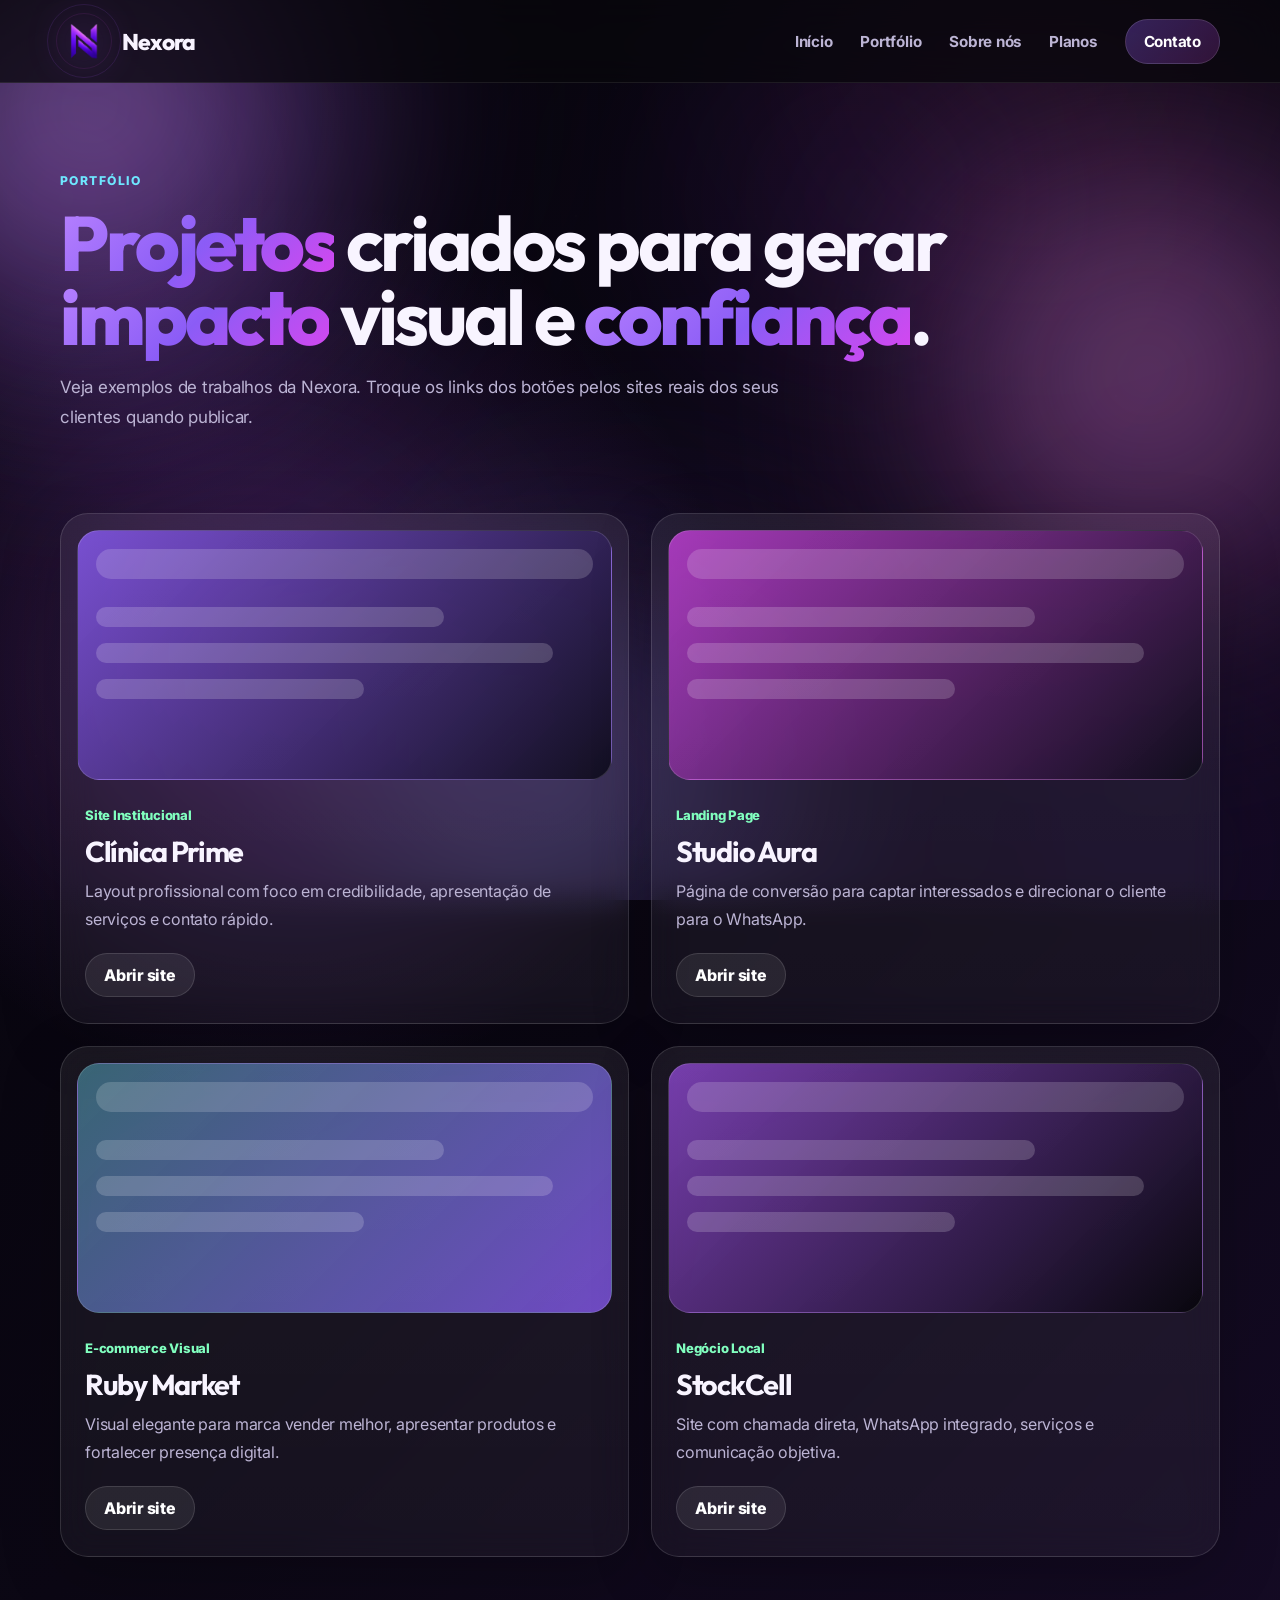
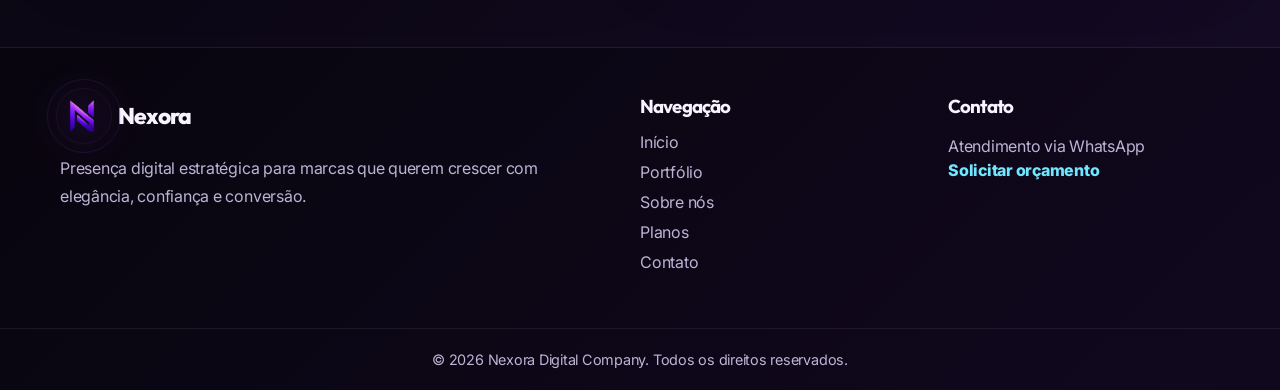
==== portfolio.html @ f631934b "Add files via upload" ====
<!DOCTYPE html>
<html lang="pt-BR">
<head>
  <meta charset="UTF-8">
  <meta name="viewport" content="width=device-width, initial-scale=1.0">
  <title>Portfólio | <span class="text-gradient-brand">Nexora</span></title>
  <link rel="preconnect" href="https://fonts.googleapis.com">
  <link rel="preconnect" href="https://fonts.gstatic.com" crossorigin>
  <link href="https://fonts.googleapis.com/css2?family=Inter:wght@400;500;600;700;800&family=Outfit:wght@500;600;700;800&display=swap" rel="stylesheet">
  <link rel="stylesheet" href="css/style.css">
</head>
<body>
  <div class="animated-bg">
    <div class="bg-blob blob-1"></div>
    <div class="bg-blob blob-2"></div>
    <div class="bg-blob blob-3"></div>
    <div class="bg-grid"></div>
    <div class="bg-noise"></div>
    <div class="falling-stars">
      <span class="snow snow-1"></span>
      <span class="snow snow-2"></span>
      <span class="snow snow-3"></span>
      <span class="snow snow-4"></span>
      <span class="snow snow-5"></span>
      <span class="snow snow-6"></span>
      <span class="snow snow-7"></span>
      <span class="snow snow-8"></span>
      <span class="snow snow-9"></span>
      <span class="snow snow-10"></span>
      <span class="snow snow-11"></span>
      <span class="snow snow-12"></span>
      <span class="snow snow-13"></span>
      <span class="snow snow-14"></span>
      <span class="snow snow-15"></span>
      <span class="snow snow-16"></span>
      <span class="snow snow-17"></span>
      <span class="snow snow-18"></span>
      <span class="snow snow-19"></span>
      <span class="snow snow-20"></span>
      <span class="snow snow-21"></span>
      <span class="snow snow-22"></span>
      <span class="snow snow-23"></span>
      <span class="snow snow-24"></span>
      <span class="snow snow-25"></span>
      <span class="snow snow-26"></span>
      <span class="snow snow-27"></span>
      <span class="snow snow-28"></span>
      <span class="snow snow-29"></span>
      <span class="snow snow-30"></span>
      <span class="snow snow-31"></span>
      <span class="snow snow-32"></span>
      <span class="snow snow-33"></span>
      <span class="snow snow-34"></span>
      <span class="snow snow-35"></span>
      <span class="snow snow-36"></span>
    </div>
  </div>
  <header class="site-header">
    <nav class="navbar container">
      <a href="index.html" class="brand" aria-label="Nexora Digital Company">
        <img src="img/logo.png" alt="Logo Nexora" class="logo-img js-logo">
        <span class="brand-text">Nexora</span>
      </a>

      <button class="menu-toggle" id="menuToggle" aria-label="Abrir menu">
        <span></span><span></span><span></span>
      </button>

      <ul class="nav-links" id="navLinks">
        <li><a href="index.html">Início</a></li>
        <li><a href="portfolio.html">Portfólio</a></li>
        <li><a href="sobre.html">Sobre nós</a></li>
        <li><a href="planos.html">Planos</a></li>
        <li><a class="nav-cta" href="contato.html">Contato</a></li>
      </ul>
    </nav>
  </header>

  <main>
    <section class="page-hero container reveal">
      <span class="eyebrow">Portfólio</span>
      <h1><span class="text-gradient">Projetos</span> criados para gerar <span class="text-gradient">impacto</span> visual e <span class="text-gradient">confiança</span>.</h1>
      <p>Veja exemplos de trabalhos da Nexora. Troque os links dos botões pelos sites reais dos seus clientes quando publicar.</p>
    </section>

    <section class="container portfolio-grid">
      <article class="portfolio-card reveal">
        <div class="site-preview preview-one">
          <div class="preview-top"></div>
          <div class="preview-content">
            <span></span><span></span><span></span>
          </div>
        </div>
        <div class="portfolio-body">
          <span class="tag">Site Institucional</span>
          <h2>Clínica Prime</h2>
          <p>Layout profissional com foco em credibilidade, apresentação de serviços e contato rápido.</p>
          <a class="btn small" href="#" target="_blank">Abrir site</a>
        </div>
      </article>

      <article class="portfolio-card reveal delay-1">
        <div class="site-preview preview-two">
          <div class="preview-top"></div>
          <div class="preview-content">
            <span></span><span></span><span></span>
          </div>
        </div>
        <div class="portfolio-body">
          <span class="tag">Landing Page</span>
          <h2>Studio Aura</h2>
          <p>Página de conversão para captar interessados e direcionar o cliente para o WhatsApp.</p>
          <a class="btn small" href="#" target="_blank">Abrir site</a>
        </div>
      </article>

      <article class="portfolio-card reveal delay-2">
        <div class="site-preview preview-three">
          <div class="preview-top"></div>
          <div class="preview-content">
            <span></span><span></span><span></span>
          </div>
        </div>
        <div class="portfolio-body">
          <span class="tag">E-commerce Visual</span>
          <h2>Ruby Market</h2>
          <p>Visual elegante para marca vender melhor, apresentar produtos e fortalecer presença digital.</p>
          <a class="btn small" href="#" target="_blank">Abrir site</a>
        </div>
      </article>

      <article class="portfolio-card reveal">
        <div class="site-preview preview-four">
          <div class="preview-top"></div>
          <div class="preview-content">
            <span></span><span></span><span></span>
          </div>
        </div>
        <div class="portfolio-body">
          <span class="tag">Negócio Local</span>
          <h2>StockCell</h2>
          <p>Site com chamada direta, WhatsApp integrado, serviços e comunicação objetiva.</p>
          <a class="btn small" href="#" target="_blank">Abrir site</a>
        </div>
      </article>
    </section>
  </main>

  <footer class="footer">
    <div class="container footer-grid">
      <div>
        <a href="index.html" class="brand footer-brand">
          <img src="img/logo.png" alt="Logo Nexora" class="logo-img footer-logo">
          <span class="brand-text">Nexora</span>
        </a>
        <p>Presença digital estratégica para marcas que querem crescer com elegância, confiança e conversão.</p>
      </div>
      <div>
        <h3>Navegação</h3>
        <a href="index.html">Início</a>
        <a href="portfolio.html">Portfólio</a>
        <a href="sobre.html">Sobre nós</a>
        <a href="planos.html">Planos</a>
        <a href="contato.html">Contato</a>
      </div>
      <div>
        <h3>Contato</h3>
        <p>Atendimento via WhatsApp</p>
        <a class="footer-link" href="contato.html">Solicitar orçamento</a>
      </div>
    </div>
    <div class="footer-bottom">
      <p>© 2026 Nexora Digital Company. Todos os direitos reservados.</p>
    </div>
  </footer>

  <script src="js/main.js" charset="UTF-8"></script>
</body>
</html>
---- css/style.css ----
* {
  margin: 0;
  padding: 0;
  box-sizing: border-box;
}

:root {
  --bg: #08070d;
  --bg-soft: #11101a;
  --card: rgba(255, 255, 255, 0.065);
  --card-strong: rgba(255, 255, 255, 0.1);
  --border: rgba(255, 255, 255, 0.13);
  --text: #f8f4ff;
  --muted: #bcb4d4;
  --purple: #8b5cf6;
  --purple-strong: #a855f7;
  --violet: #b700ff;
  --pink: #cc00ff;
  --cyan: #6ee7ff;
  --success: #81ffbf;
  --shadow: 0 24px 70px rgba(139, 92, 246, 0.22);
  --radius: 28px;
}

html {
  scroll-behavior: smooth;
}

body {
  font-family: "Manrope", Arial, sans-serif;
  background:
    radial-gradient(circle at top left, rgba(168, 85, 247, 0.28), transparent 34rem),
    radial-gradient(circle at top right, rgba(217, 70, 239, 0.18), transparent 30rem),
    linear-gradient(135deg, #07060c 0%, #0e0b18 48%, #07060c 100%);
  color: var(--text);
  min-height: 100vh;
  overflow-x: hidden;
}

body::before {
  content: "";
  position: fixed;
  inset: 0;
  background-image:
    linear-gradient(rgba(255,255,255,0.035) 1px, transparent 1px),
    linear-gradient(90deg, rgba(255,255,255,0.035) 1px, transparent 1px);
  background-size: 64px 64px;
  mask-image: radial-gradient(circle at center, black, transparent 78%);
  pointer-events: none;
  z-index: -2;
}

a {
  color: inherit;
  text-decoration: none;
}

p {
  color: var(--muted);
  line-height: 1.75;
}

.container {
  width: min(1160px, calc(100% - 40px));
  margin: 0 auto;
}

.page-glow {
  position: fixed;
  width: 360px;
  height: 360px;
  top: 14%;
  right: -120px;
  background: rgba(168, 85, 247, 0.34);
  filter: blur(90px);
  z-index: -1;
  pointer-events: none;
}

.site-header {
  position: sticky;
  top: 0;
  z-index: 50;
  backdrop-filter: blur(18px);
  background: rgba(8, 7, 13, 0.76);
  border-bottom: 1px solid rgba(255,255,255,0.08);
}

.navbar {
  height: 82px;
  display: flex;
  align-items: center;
  justify-content: space-between;
}

.brand {
  display: inline-flex;
  align-items: center;
  gap: 12px;
  font-weight: 800;
}

.brand-mark {
  width: 46px;
  height: 46px;
  border-radius: 16px;
  display: inline-grid;
  place-items: center;
  font-family: "Space Grotesk", sans-serif;
  font-size: 25px;
  font-weight: 700;
  color: #fff;
  background:
    linear-gradient(135deg, rgba(255,255,255,0.18), rgba(255,255,255,0.02)),
    linear-gradient(135deg, var(--purple), var(--pink));
  box-shadow: 0 16px 42px rgba(168, 85, 247, 0.34);
  transform-origin: center;
}

.js-logo {
  animation: logoIntro 1.25s cubic-bezier(.18,.89,.32,1.28) both, logoFloat 4.2s ease-in-out 1.35s infinite;
}

.brand-text {
  font-family: "Space Grotesk", sans-serif;
  font-size: 1.42rem;
  letter-spacing: -0.04em;
}

.nav-links {
  display: flex;
  align-items: center;
  gap: 28px;
  list-style: none;
}

.nav-links a {
  color: var(--muted);
  font-weight: 700;
  font-size: 0.95rem;
  transition: 0.25s ease;
}

.nav-links a:hover {
  color: var(--text);
}

.nav-cta {
  color: #fff !important;
  padding: 12px 18px;
  border: 1px solid var(--border);
  border-radius: 999px;
  background: rgba(255,255,255,0.07);
}

.menu-toggle {
  display: none;
  width: 44px;
  height: 44px;
  border: 1px solid var(--border);
  background: rgba(255,255,255,0.08);
  border-radius: 14px;
  cursor: pointer;
}

.menu-toggle span {
  display: block;
  width: 20px;
  height: 2px;
  background: var(--text);
  margin: 4px auto;
  border-radius: 999px;
}

.hero {
  min-height: calc(100vh - 82px);
  display: grid;
  grid-template-columns: 1.12fr 0.88fr;
  align-items: center;
  gap: 64px;
  padding: 74px 0 90px;
}

.eyebrow {
  display: inline-flex;
  color: var(--cyan);
  font-weight: 800;
  letter-spacing: 0.12em;
  text-transform: uppercase;
  font-size: 0.76rem;
  margin-bottom: 18px;
}

h1, h2, h3 {
  font-family: "Space Grotesk", sans-serif;
  letter-spacing: -0.055em;
}

.hero h1, .page-hero h1 {
  font-size: clamp(2.55rem, 6vw, 5.35rem);
  line-height: 0.96;
  max-width: 900px;
}

.hero p {
  margin: 24px 0 32px;
  max-width: 700px;
  font-size: 1.08rem;
}

.hero-actions {
  display: flex;
  gap: 14px;
  flex-wrap: wrap;
}

.btn {
  display: inline-flex;
  align-items: center;
  justify-content: center;
  min-height: 52px;
  padding: 0 24px;
  border-radius: 999px;
  border: 1px solid transparent;
  font-weight: 800;
  cursor: pointer;
  transition: transform 0.25s ease, border 0.25s ease, background 0.25s ease;
}

.btn:hover {
  transform: translateY(-3px);
}

.btn.primary {
  background: linear-gradient(135deg, var(--purple), var(--violet));
  color: #fff;
  box-shadow: 0 18px 46px rgba(168, 85, 247, 0.28);
}

.btn.secondary {
  border-color: var(--border);
  background: rgba(255,255,255,0.06);
  color: var(--text);
}

.btn.small {
  min-height: 44px;
  padding: 0 18px;
  background: rgba(255,255,255,0.08);
  border-color: var(--border);
  color: #fff;
}

.btn.full {
  width: 100%;
}

.hero-stats {
  display: flex;
  gap: 14px;
  flex-wrap: wrap;
  margin-top: 36px;
}

.hero-stats div {
  min-width: 146px;
  padding: 18px;
  border: 1px solid var(--border);
  border-radius: 20px;
  background: rgba(255,255,255,0.055);
}

.hero-stats strong {
  display: block;
  font-size: 1.15rem;
}

.hero-stats span {
  color: var(--muted);
  font-size: 0.88rem;
}

.hero-visual {
  min-height: 520px;
  display: grid;
  place-items: center;
}

.orb-card {
  position: relative;
  width: min(390px, 100%);
  min-height: 460px;
  border: 1px solid var(--border);
  border-radius: 44px;
  display: grid;
  place-items: center;
  text-align: center;
  overflow: hidden;
  background:
    linear-gradient(145deg, rgba(255,255,255,0.14), rgba(255,255,255,0.04)),
    radial-gradient(circle at 50% 30%, rgba(217, 70, 239, 0.28), transparent 18rem);
  box-shadow: var(--shadow);
}

.orb-card::before {
  content: "";
  position: absolute;
  inset: 28px;
  border-radius: 36px;
  border: 1px solid rgba(255,255,255,0.11);
}

.hero-logo {
  width: 118px;
  height: 118px;
  border-radius: 32px;
  font-size: 4.4rem;
  z-index: 2;
}

.orb-card h2 {
  position: absolute;
  bottom: 94px;
  font-size: 3rem;
  z-index: 2;
}

.orb-card p {
  position: absolute;
  bottom: 66px;
  z-index: 2;
}

.orbit {
  position: absolute;
  border: 1px solid rgba(255,255,255,0.2);
  border-radius: 50%;
  transform: rotate(-18deg);
}

.orbit-one {
  width: 310px;
  height: 125px;
  animation: orbitSpin 10s linear infinite;
}

.orbit-two {
  width: 230px;
  height: 95px;
  animation: orbitSpin 13s linear reverse infinite;
}

.section {
  padding: 40px 0 100px;
}

.section-heading {
  max-width: 760px;
  margin-bottom: 34px;
}

.section-heading h2 {
  font-size: clamp(2rem, 4vw, 3.35rem);
  line-height: 1.05;
}

.services-grid,
.about-grid,
.pricing-grid,
.portfolio-grid {
  display: grid;
  gap: 22px;
}

.services-grid {
  grid-template-columns: repeat(3, 1fr);
}

.service-card,
.about-card,
.pricing-card,
.portfolio-card,
.contact-form,
.message-preview,
.cta-strip,
.timeline {
  border: 1px solid var(--border);
  background: var(--card);
  border-radius: var(--radius);
  box-shadow: 0 18px 60px rgba(0,0,0,0.22);
}

.service-card {
  padding: 28px;
  min-height: 260px;
}

.service-card span {
  display: inline-flex;
  color: var(--cyan);
  margin-bottom: 46px;
  font-weight: 800;
}

.service-card h3 {
  font-size: 1.55rem;
  margin-bottom: 12px;
}

.cta-strip {
  display: flex;
  align-items: center;
  justify-content: space-between;
  gap: 22px;
  padding: 34px;
  margin-bottom: 90px;
  background:
    linear-gradient(135deg, rgba(139,92,246,0.22), rgba(217,70,239,0.12)),
    rgba(255,255,255,0.06);
}

.cta-strip h2 {
  font-size: clamp(1.7rem, 3vw, 2.5rem);
  margin-bottom: 8px;
}

.page-hero {
  padding: 86px 0 46px;
}

.page-hero p {
  max-width: 780px;
  margin-top: 20px;
  font-size: 1.06rem;
}

.portfolio-grid {
  grid-template-columns: repeat(2, 1fr);
  padding: 34px 0 90px;
}

.portfolio-card {
  overflow: hidden;
}

.site-preview {
  height: 250px;
  margin: 16px;
  border-radius: 22px;
  border: 1px solid rgba(255,255,255,0.14);
  padding: 18px;
  position: relative;
  overflow: hidden;
}

.preview-one {
  background: linear-gradient(135deg, rgba(139,92,246,0.8), rgba(15,12,28,0.92));
}

.preview-two {
  background: linear-gradient(135deg, rgba(217,70,239,0.72), rgba(16,14,28,0.96));
}

.preview-three {
  background: linear-gradient(135deg, rgba(110,231,255,0.38), rgba(139,92,246,0.76));
}

.preview-four {
  background: linear-gradient(135deg, rgba(168,85,247,0.65), rgba(8,7,13,0.94));
}

.preview-top {
  height: 30px;
  border-radius: 999px;
  background: rgba(255,255,255,0.17);
  margin-bottom: 28px;
}

.preview-content span {
  display: block;
  height: 20px;
  border-radius: 999px;
  background: rgba(255,255,255,0.18);
  margin-bottom: 16px;
}

.preview-content span:nth-child(1) { width: 70%; }
.preview-content span:nth-child(2) { width: 92%; }
.preview-content span:nth-child(3) { width: 54%; }

.portfolio-body {
  padding: 8px 24px 26px;
}

.tag {
  display: inline-flex;
  color: var(--success);
  font-size: 0.82rem;
  font-weight: 800;
  margin-bottom: 10px;
}

.portfolio-body h2 {
  font-size: 1.8rem;
  margin-bottom: 8px;
}

.portfolio-body p {
  margin-bottom: 20px;
}

.about-grid {
  grid-template-columns: repeat(3, 1fr);
  padding: 28px 0 44px;
}

.about-card {
  padding: 28px;
}

.about-card h2 {
  margin-bottom: 12px;
  font-size: 1.65rem;
}

.timeline {
  padding: 34px;
  margin: 20px auto 90px;
}

.timeline-item {
  display: grid;
  grid-template-columns: 64px 1fr;
  gap: 22px;
  padding: 26px 0;
  border-bottom: 1px solid rgba(255,255,255,0.1);
}

.timeline-item:last-child {
  border-bottom: 0;
}

.timeline-item span {
  width: 50px;
  height: 50px;
  border-radius: 18px;
  display: grid;
  place-items: center;
  background: rgba(168,85,247,0.18);
  color: var(--cyan);
  font-weight: 900;
}

.timeline-item h3 {
  font-size: 1.4rem;
  margin-bottom: 8px;
}

.pricing-grid {
  grid-template-columns: repeat(3, 1fr);
  align-items: stretch;
  padding: 34px 0 90px;
}

.pricing-card {
  position: relative;
  padding: 28px;
}

.pricing-card.featured {
  background:
    linear-gradient(145deg, rgba(139,92,246,0.24), rgba(217,70,239,0.12)),
    rgba(255,255,255,0.07);
  box-shadow: 0 26px 90px rgba(168,85,247,0.28);
  transform: translateY(-14px);
}

.popular {
  position: absolute;
  top: 18px;
  right: 18px;
  padding: 8px 12px;
  border-radius: 999px;
  background: rgba(110,231,255,0.14);
  color: var(--cyan);
  font-size: 0.76rem;
  font-weight: 900;
}

.plan-icon {
  font-size: 2.1rem;
}

.pricing-head h2 {
  margin: 12px 0 8px;
  font-size: 1.9rem;
}

.pricing-card ul {
  list-style: none;
  margin: 24px 0;
  display: grid;
  gap: 12px;
}

.pricing-card li {
  color: var(--muted);
  line-height: 1.45;
}

.pricing-card li::before {
  content: "✓";
  color: var(--success);
  font-weight: 900;
  margin-right: 10px;
}

.price {
  padding: 18px 0 24px;
  color: var(--muted);
}

.price strong {
  display: block;
  color: #fff;
  font-family: "Space Grotesk", sans-serif;
  font-size: 2.2rem;
  letter-spacing: -0.04em;
}

.contact-grid {
  display: grid;
  grid-template-columns: 1.05fr 0.95fr;
  gap: 24px;
  padding: 34px 0 90px;
}

.contact-form,
.message-preview {
  padding: 30px;
}

.form-row {
  display: grid;
  gap: 9px;
  margin-bottom: 18px;
}

label {
  color: #fff;
  font-weight: 800;
}

input,
select,
textarea {
  width: 100%;
  border: 1px solid var(--border);
  background: rgba(255,255,255,0.065);
  color: var(--text);
  border-radius: 18px;
  outline: none;
  padding: 15px 16px;
  font: inherit;
  transition: 0.25s ease;
}

select option {
  color: #14101f;
}

input:focus,
select:focus,
textarea:focus {
  border-color: rgba(168,85,247,0.75);
  box-shadow: 0 0 0 4px rgba(168,85,247,0.14);
}

textarea {
  resize: vertical;
}

.form-note {
  font-size: 0.88rem;
  margin-top: 14px;
  text-align: center;
}

.message-preview h2 {
  font-size: 2.15rem;
  margin-bottom: 18px;
}

.preview-message {
  white-space: pre-wrap;
  min-height: 270px;
  padding: 22px;
  border: 1px solid var(--border);
  border-radius: 22px;
  color: #efe9ff;
  line-height: 1.7;
  background: rgba(255,255,255,0.055);
  margin-bottom: 18px;
}

.footer {
  border-top: 1px solid rgba(255,255,255,0.09);
  background: rgba(0,0,0,0.25);
}

.footer-grid {
  display: grid;
  grid-template-columns: 1.5fr 0.75fr 0.75fr;
  gap: 36px;
  padding: 46px 0;
}

.footer-brand {
  margin-bottom: 16px;
}

.footer h3 {
  margin-bottom: 14px;
}

.footer a:not(.brand) {
  display: block;
  color: var(--muted);
  margin-bottom: 10px;
}

.footer-link {
  color: var(--cyan) !important;
  font-weight: 800;
}

.footer-bottom {
  border-top: 1px solid rgba(255,255,255,0.07);
  padding: 18px;
  text-align: center;
}

.footer-bottom p {
  font-size: 0.9rem;
}

.reveal {
  opacity: 0;
  transform: translateY(22px);
  transition: 0.75s ease;
}

.reveal.visible {
  opacity: 1;
  transform: translateY(0);
}

.delay-1 { transition-delay: 0.12s; }
.delay-2 { transition-delay: 0.22s; }

@keyframes logoIntro {
  0% {
    opacity: 0;
    transform: rotateY(0deg) scale(0.55);
    filter: blur(10px);
  }
  70% {
    opacity: 1;
    transform: rotateY(380deg) scale(1.08);
    filter: blur(0);
  }
  100% {
    opacity: 1;
    transform: rotateY(360deg) scale(1);
  }
}

@keyframes logoFloat {
  0%, 100% {
    transform: rotate(-2deg) translateY(0);
  }
  50% {
    transform: rotate(3deg) translateY(-8px);
  }
}

@keyframes orbitSpin {
  to {
    transform: rotate(342deg);
  }
}

@media (max-width: 980px) {
  .hero,
  .contact-grid {
    grid-template-columns: 1fr;
  }

  .hero {
    min-height: auto;
    padding-top: 60px;
  }

  .hero-visual {
    min-height: 430px;
  }

  .services-grid,
  .about-grid,
  .pricing-grid {
    grid-template-columns: 1fr;
  }

  .pricing-card.featured {
    transform: none;
  }

  .portfolio-grid {
    grid-template-columns: 1fr;
  }

  .footer-grid {
    grid-template-columns: 1fr;
  }
}

@media (max-width: 760px) {
  .container {
    width: min(100% - 28px, 1160px);
  }

  .navbar {
    height: 74px;
  }

  .menu-toggle {
    display: block;
  }

  .nav-links {
    position: fixed;
    top: 74px;
    left: 14px;
    right: 14px;
    display: none;
    flex-direction: column;
    align-items: stretch;
    padding: 18px;
    border: 1px solid var(--border);
    border-radius: 24px;
    background: rgba(17, 16, 26, 0.96);
    backdrop-filter: blur(18px);
  }

  .nav-links.open {
    display: flex;
  }

  .nav-links a {
    display: block;
    padding: 12px 10px;
  }

  .nav-cta {
    text-align: center;
  }

  .hero-actions,
  .cta-strip {
    flex-direction: column;
    align-items: stretch;
  }

  .btn {
    width: 100%;
  }

  .hero-stats {
    flex-direction: column;
  }

  .orb-card {
    min-height: 390px;
  }

  .hero-logo {
    width: 96px;
    height: 96px;
    font-size: 3.4rem;
  }

  .orb-card h2 {
    bottom: 78px;
  }

  .orb-card p {
    bottom: 50px;
  }

  .page-hero {
    padding-top: 56px;
  }

  .site-preview {
    height: 210px;
  }
}


/* Logo real em PNG */
.logo-img {
  width: 48px;
  height: 48px;
  object-fit: contain;
  display: block;
  filter: drop-shadow(0 12px 30px rgba(168, 85, 247, 0.45));
}

.footer-logo {
  width: 46px;
  height: 46px;
}

.hero-logo-img {
  width: 150px;
  height: 150px;
  object-fit: contain;
  display: block;
  z-index: 2;
  filter: drop-shadow(0 20px 50px rgba(168, 85, 247, 0.55));
}

@media (max-width: 760px) {
  .logo-img {
    width: 44px;
    height: 44px;
  }

  .hero-logo-img {
    width: 125px;
    height: 125px;
  }
}


/* =========================
   RESTYLE V2 — Fundo animado + logo sem quadrado
   ========================= */

body {
  position: relative;
  background:
    radial-gradient(circle at 15% 20%, rgba(168, 85, 247, 0.12), transparent 24rem),
    radial-gradient(circle at 80% 10%, rgba(217, 70, 239, 0.10), transparent 24rem),
    radial-gradient(circle at 50% 80%, rgba(139, 92, 246, 0.10), transparent 26rem),
    linear-gradient(135deg, #05040a 0%, #0b0813 34%, #130d20 68%, #08060d 100%);
}

body::before {
  display: none;
}

.animated-bg {
  position: fixed;
  inset: 0;
  overflow: hidden;
  pointer-events: none;
  z-index: -3;
}

.bg-blob {
  position: absolute;
  border-radius: 50%;
  filter: blur(70px);
  opacity: 0.65;
  mix-blend-mode: screen;
  animation-timing-function: ease-in-out;
  animation-iteration-count: infinite;
}

.blob-1 {
  width: 32rem;
  height: 32rem;
  left: -8rem;
  top: -4rem;
  background: radial-gradient(circle, rgba(168,85,247,0.65), rgba(168,85,247,0.12) 60%, transparent 72%);
  animation: blobMove1 16s infinite;
}

.blob-2 {
  width: 34rem;
  height: 34rem;
  right: -10rem;
  top: 18%;
  background: radial-gradient(circle, rgba(217,70,239,0.45), rgba(217,70,239,0.12) 60%, transparent 72%);
  animation: blobMove2 20s infinite;
}

.blob-3 {
  width: 30rem;
  height: 30rem;
  left: 30%;
  bottom: -10rem;
  background: radial-gradient(circle, rgba(110,231,255,0.18), rgba(139,92,246,0.14) 60%, transparent 75%);
  animation: blobMove3 18s infinite;
}

.bg-grid {
  position: absolute;
  inset: 0;
  background-image:
    linear-gradient(rgba(255,255,255,0.025) 1px, transparent 1px),
    linear-gradient(90deg, rgba(255,255,255,0.025) 1px, transparent 1px);
  background-size: 70px 70px;
  opacity: 0.35;
  mask-image: radial-gradient(circle at center, black, transparent 82%);
  animation: gridDrift 24s linear infinite;
}

.bg-noise {
  position: absolute;
  inset: 0;
  background:
    radial-gradient(circle at 20% 20%, rgba(255,255,255,0.05) 0 1px, transparent 1px),
    radial-gradient(circle at 80% 40%, rgba(255,255,255,0.04) 0 1px, transparent 1px),
    radial-gradient(circle at 40% 80%, rgba(255,255,255,0.03) 0 1px, transparent 1px);
  background-size: 180px 180px, 220px 220px, 260px 260px;
  opacity: 0.35;
  animation: noiseFloat 18s linear infinite;
}

.page-glow {
  display: none !important;
}

/* Purple highlight words */
.text-gradient,
.text-gradient-soft,
.text-gradient-brand {
  display: inline-block;
  color: transparent;
  background-clip: text;
  -webkit-background-clip: text;
}

.text-gradient {
  background-image: linear-gradient(135deg, #c084fc 0%, #a855f7 42%, #ff69d4 100%);
}

.text-gradient-soft {
  background-image: linear-gradient(135deg, #e9d5ff 0%, #c084fc 55%, #a855f7 100%);
}

.text-gradient-brand {
  background-image: linear-gradient(135deg, #d8b4fe 0%, #a855f7 45%, #ec4899 100%);
}

/* Header logo without square */
.brand {
  position: relative;
  gap: 14px;
}

.brand::before {
  content: "";
  position: absolute;
  width: 72px;
  height: 72px;
  left: -13px;
  top: 50%;
  transform: translateY(-50%);
  border-radius: 50%;
  border: 1px solid rgba(168,85,247,0.22);
  opacity: 0.6;
  animation: pulseRing 4s ease-in-out infinite;
}

.brand::after {
  content: "";
  position: absolute;
  width: 54px;
  height: 54px;
  left: -4px;
  top: 50%;
  transform: translateY(-50%);
  border-radius: 50%;
  border: 1px solid rgba(217,70,239,0.18);
  opacity: 0.55;
  animation: pulseRingReverse 5s ease-in-out infinite;
}

.logo-img {
  width: 48px !important;
  height: 48px !important;
  object-fit: contain;
  display: block;
  background: transparent !important;
  filter: drop-shadow(0 0 22px rgba(168, 85, 247, 0.48));
  position: relative;
  z-index: 2;
}

.footer-logo {
  width: 44px !important;
  height: 44px !important;
}

.brand-mark {
  display: none !important;
}

/* Home hero logo showcase */
.hero-visual {
  min-height: 520px;
  display: grid;
  place-items: center;
}

.logo-showcase {
  position: relative;
  width: min(450px, 100%);
  min-height: 470px;
  display: grid;
  place-items: center;
}

.hero-logo-img {
  width: 180px !important;
  height: 180px !important;
  object-fit: contain;
  display: block;
  background: transparent !important;
  filter:
    drop-shadow(0 0 18px rgba(216,180,254,0.26))
    drop-shadow(0 0 58px rgba(168,85,247,0.45));
  position: relative;
  z-index: 4;
}

.logo-rings {
  position: absolute;
  border-radius: 50%;
  border: 1px solid rgba(255,255,255,0.12);
}

.ring-a {
  width: 320px;
  height: 320px;
  border-color: rgba(168,85,247,0.28);
  animation: ringRotate 12s linear infinite;
}

.ring-b {
  width: 255px;
  height: 255px;
  border-color: rgba(217,70,239,0.24);
  border-style: dashed;
  animation: ringRotateReverse 10s linear infinite;
}

.ring-c {
  width: 390px;
  height: 170px;
  border-color: rgba(255,255,255,0.11);
  transform: rotate(-18deg);
  animation: ringTilt 9s ease-in-out infinite;
}

.logo-particles {
  position: absolute;
  inset: 0;
}

.logo-particles span {
  position: absolute;
  width: 10px;
  height: 10px;
  border-radius: 50%;
  background: radial-gradient(circle, rgba(255,255,255,0.95) 0%, rgba(192,132,252,0.8) 35%, rgba(168,85,247,0.18) 70%, transparent 72%);
  box-shadow: 0 0 18px rgba(192,132,252,0.55);
  animation: particleFloat 6s ease-in-out infinite;
}

.logo-particles span:nth-child(1) { top: 16%; left: 28%; animation-delay: 0s; }
.logo-particles span:nth-child(2) { top: 24%; right: 24%; animation-delay: .7s; }
.logo-particles span:nth-child(3) { bottom: 23%; left: 23%; animation-delay: 1.6s; }
.logo-particles span:nth-child(4) { bottom: 19%; right: 28%; animation-delay: .9s; }
.logo-particles span:nth-child(5) { top: 48%; left: 10%; animation-delay: 1.2s; }
.logo-particles span:nth-child(6) { top: 52%; right: 10%; animation-delay: .3s; }

.logo-caption {
  position: absolute;
  bottom: 36px;
  text-align: center;
  z-index: 5;
}

.logo-caption h2 {
  font-size: 3rem;
  margin-bottom: 2px;
}

.logo-caption p {
  color: var(--muted);
}

.orb-card,
.orbit,
.hero-logo {
  display: none !important;
}

/* Make cards feel more alive */
.service-card,
.about-card,
.pricing-card,
.portfolio-card,
.contact-form,
.message-preview,
.cta-strip,
.timeline {
  backdrop-filter: blur(16px);
  background: linear-gradient(180deg, rgba(255,255,255,0.072), rgba(255,255,255,0.045));
}

.service-card:hover,
.about-card:hover,
.pricing-card:hover,
.portfolio-card:hover {
  transform: translateY(-6px);
  transition: transform .3s ease, box-shadow .3s ease;
  box-shadow: 0 28px 65px rgba(168,85,247,0.14);
}

/* A little more contrast in headings */
.hero h1,
.page-hero h1,
.section-heading h2 {
  text-wrap: balance;
}

.hero h1 {
  max-width: 760px;
}

.hero p {
  max-width: 690px;
}

/* stronger CTA tint */
.btn.primary {
  background: linear-gradient(135deg, #8b5cf6 0%, #a855f7 45%, #ec4899 100%);
}

.nav-cta {
  background: linear-gradient(135deg, rgba(139,92,246,0.32), rgba(217,70,239,0.18));
}

/* Keyframes */
@keyframes blobMove1 {
  0%, 100% { transform: translate(0, 0) scale(1); }
  33% { transform: translate(120px, 50px) scale(1.08); }
  66% { transform: translate(40px, 130px) scale(0.94); }
}

@keyframes blobMove2 {
  0%, 100% { transform: translate(0, 0) scale(1); }
  35% { transform: translate(-110px, 60px) scale(0.92); }
  70% { transform: translate(-40px, -70px) scale(1.06); }
}

@keyframes blobMove3 {
  0%, 100% { transform: translate(0, 0) scale(1); }
  30% { transform: translate(-70px, -80px) scale(1.02); }
  70% { transform: translate(80px, -10px) scale(0.95); }
}

@keyframes gridDrift {
  0% { transform: translate3d(0, 0, 0); }
  50% { transform: translate3d(-18px, -10px, 0); }
  100% { transform: translate3d(0, 0, 0); }
}

@keyframes noiseFloat {
  0% { transform: translateY(0); opacity: .28; }
  50% { transform: translateY(-10px); opacity: .38; }
  100% { transform: translateY(0); opacity: .28; }
}

@keyframes pulseRing {
  0%, 100% { transform: translateY(-50%) scale(1); opacity: .45; }
  50% { transform: translateY(-50%) scale(1.08); opacity: .72; }
}

@keyframes pulseRingReverse {
  0%, 100% { transform: translateY(-50%) scale(1); opacity: .35; }
  50% { transform: translateY(-50%) scale(.92); opacity: .6; }
}

@keyframes ringRotate {
  from { transform: rotate(0deg); }
  to { transform: rotate(360deg); }
}

@keyframes ringRotateReverse {
  from { transform: rotate(0deg); }
  to { transform: rotate(-360deg); }
}

@keyframes ringTilt {
  0%, 100% { transform: rotate(-18deg) scale(1); }
  50% { transform: rotate(-8deg) scale(1.03); }
}

@keyframes particleFloat {
  0%, 100% { transform: translateY(0) scale(1); opacity: .85; }
  50% { transform: translateY(-14px) scale(1.18); opacity: 1; }
}

@media (max-width: 980px) {
  .logo-showcase {
    min-height: 390px;
  }

  .hero-logo-img {
    width: 150px !important;
    height: 150px !important;
  }

  .ring-a { width: 260px; height: 260px; }
  .ring-b { width: 210px; height: 210px; }
  .ring-c { width: 300px; height: 130px; }

  .logo-caption h2 {
    font-size: 2.5rem;
  }
}

@media (max-width: 760px) {
  .brand::before {
    width: 62px;
    height: 62px;
    left: -10px;
  }

  .brand::after {
    width: 48px;
    height: 48px;
    left: -3px;
  }

  .logo-img {
    width: 42px !important;
    height: 42px !important;
  }

  .hero-logo-img {
    width: 132px !important;
    height: 132px !important;
  }

  .logo-showcase {
    min-height: 340px;
  }

  .logo-caption {
    bottom: 18px;
  }

  .logo-caption h2 {
    font-size: 2rem;
  }
}


/* === ajuste de centralização da logo principal === */
.logo-showcase {
  width: min(420px, 100%);
  height: 420px;
  min-height: 420px;
  margin: 0 auto;
  display: grid;
  place-items: center;
}

.hero-logo-wrap {
  width: 190px;
  height: 190px;
  display: grid;
  place-items: center;
  position: relative;
  z-index: 4;
}

.hero-logo-img {
  width: 100% !important;
  height: 100% !important;
  object-fit: contain;
  display: block;
}

.logo-rings {
  position: absolute;
  inset: 0;
  margin: auto;
  border-radius: 50%;
  border: 1px solid rgba(255,255,255,0.12);
}

.ring-a {
  width: 320px;
  height: 320px;
  border-color: rgba(168,85,247,0.30);
  animation: ringRotateCentered 12s linear infinite;
}

.ring-b {
  width: 255px;
  height: 255px;
  border-color: rgba(217,70,239,0.24);
  border-style: dashed;
  animation: ringRotateCenteredReverse 10s linear infinite;
}

.ring-c {
  width: 385px;
  height: 385px;
  border-color: rgba(255,255,255,0.08);
  border-style: solid;
  animation: ringPulse 7s ease-in-out infinite;
}

.logo-particles {
  position: absolute;
  inset: 0;
  width: 100%;
  height: 100%;
}

.logo-caption {
  display: none !important;
}

@keyframes ringRotateCentered {
  from { transform: rotate(0deg); }
  to { transform: rotate(360deg); }
}

@keyframes ringRotateCenteredReverse {
  from { transform: rotate(0deg); }
  to { transform: rotate(-360deg); }
}

@keyframes ringPulse {
  0%, 100% { transform: scale(1); opacity: 0.55; }
  50% { transform: scale(1.04); opacity: 0.85; }
}

@media (max-width: 980px) {
  .logo-showcase {
    width: min(360px, 100%);
    height: 360px;
    min-height: 360px;
  }
  .hero-logo-wrap {
    width: 155px;
    height: 155px;
  }
  .ring-a { width: 260px; height: 260px; }
  .ring-b { width: 210px; height: 210px; }
  .ring-c { width: 305px; height: 305px; }
}

@media (max-width: 760px) {
  .logo-showcase {
    width: min(310px, 100%);
    height: 310px;
    min-height: 310px;
  }
  .hero-logo-wrap {
    width: 132px;
    height: 132px;
  }
  .ring-a { width: 230px; height: 230px; }
  .ring-b { width: 185px; height: 185px; }
  .ring-c { width: 270px; height: 270px; }
}


/* === ajuste premium de tipografia e quebra do título === */
body {
  font-family: "Inter", Arial, sans-serif;
  letter-spacing: -0.015em;
}

h1, h2, h3,
.brand-text,
.price strong {
  font-family: "Outfit", "Inter", Arial, sans-serif;
  letter-spacing: -0.045em;
}

.hero h1 {
  max-width: 820px;
  font-size: clamp(2.65rem, 5.45vw, 4.95rem);
  line-height: 1.03;
  font-weight: 800;
}

.hero p {
  font-size: 1.04rem;
  line-height: 1.85;
  max-width: 640px;
}

.text-gradient,
.text-gradient-soft,
.text-gradient-brand {
  display: inline;
}

.no-break {
  white-space: nowrap;
}

@media (max-width: 760px) {
  .hero h1 {
    font-size: clamp(2.35rem, 12vw, 3.45rem);
    line-height: 1.02;
  }

  .no-break {
    white-space: normal;
  }
}


/* === ajuste final de destaques: menos palavras coloridas === */
.text-gradient,
.text-gradient-soft,
.text-gradient-brand {
  display: inline;
  color: transparent;
  background-clip: text;
  -webkit-background-clip: text;
}

.text-gradient {
  background-image: linear-gradient(135deg, #b983ff 0%, #8b5cf6 52%, #d946ef 100%);
}

.text-gradient-soft,
.text-gradient-brand {
  background-image: linear-gradient(135deg, #c4a7ff 0%, #a855f7 65%, #d946ef 100%);
}

.hero h1 .text-gradient,
.page-hero h1 .text-gradient,
.section-heading h2 .text-gradient {
  font-weight: 800;
}


/* === fundo mais animado: blobs tipo bactérias + poucas estrelas caindo === */
.animated-bg {
  z-index: -5;
}

.bg-blob {
  border-radius: 44% 56% 61% 39% / 46% 39% 61% 54%;
  filter: blur(95px);
  opacity: 0.85;
  mix-blend-mode: screen;
  will-change: transform, border-radius, opacity;
}

.blob-1 {
  width: 34rem;
  height: 30rem;
  left: -7rem;
  top: -5rem;
  background: radial-gradient(circle at 35% 35%, rgba(212, 163, 255, 0.68), rgba(168, 85, 247, 0.38) 38%, rgba(168, 85, 247, 0.14) 62%, transparent 72%);
  animation: bacteriaMove1 22s ease-in-out infinite, bacteriaMorph1 14s ease-in-out infinite;
}

.blob-2 {
  width: 32rem;
  height: 35rem;
  right: -9rem;
  top: 16%;
  background: radial-gradient(circle at 45% 40%, rgba(250, 168, 242, 0.56), rgba(217, 70, 239, 0.26) 42%, rgba(217, 70, 239, 0.10) 64%, transparent 74%);
  animation: bacteriaMove2 24s ease-in-out infinite, bacteriaMorph2 15s ease-in-out infinite;
}

.blob-3 {
  width: 29rem;
  height: 27rem;
  left: 28%;
  bottom: -8rem;
  background: radial-gradient(circle at 40% 38%, rgba(182, 135, 255, 0.40), rgba(110, 231, 255, 0.12) 34%, rgba(139, 92, 246, 0.18) 58%, transparent 74%);
  animation: bacteriaMove3 26s ease-in-out infinite, bacteriaMorph3 16s ease-in-out infinite;
}

.bg-grid {
  opacity: 0.22;
}

.bg-noise {
  opacity: 0.22;
}

.shooting-stars {
  position: absolute;
  inset: 0;
  overflow: hidden;
}

.star {
  position: absolute;
  width: 2px;
  height: 2px;
  border-radius: 999px;
  background: rgba(255,255,255,0.95);
  box-shadow: 0 0 8px rgba(255,255,255,0.9), 0 0 20px rgba(196, 181, 253, 0.65);
  opacity: 0;
}

.star::after {
  content: "";
  position: absolute;
  top: 0;
  left: -68px;
  width: 70px;
  height: 1px;
  border-radius: 999px;
  background: linear-gradient(90deg, rgba(255,255,255,0), rgba(255,255,255,0.75), rgba(196,181,253,0));
  transform: rotate(-28deg);
  transform-origin: right center;
}

.star-1 {
  top: 14%;
  left: 82%;
  animation: shootingStar 11s linear infinite;
  animation-delay: 0s;
}

.star-2 {
  top: 28%;
  left: 68%;
  animation: shootingStar 14s linear infinite;
  animation-delay: 4s;
}

.star-3 {
  top: 8%;
  left: 56%;
  animation: shootingStar 16s linear infinite;
  animation-delay: 7s;
}

.star-4 {
  top: 20%;
  left: 90%;
  animation: shootingStar 18s linear infinite;
  animation-delay: 10s;
}

@keyframes bacteriaMove1 {
  0%, 100% { transform: translate3d(0, 0, 0) scale(1); opacity: .82; }
  25% { transform: translate3d(120px, 50px, 0) scale(1.08); opacity: .9; }
  50% { transform: translate3d(70px, 140px, 0) scale(0.96); opacity: .76; }
  75% { transform: translate3d(150px, 80px, 0) scale(1.05); opacity: .88; }
}

@keyframes bacteriaMove2 {
  0%, 100% { transform: translate3d(0, 0, 0) scale(1); opacity: .76; }
  30% { transform: translate3d(-110px, 80px, 0) scale(1.05); opacity: .86; }
  60% { transform: translate3d(-40px, -70px, 0) scale(0.95); opacity: .74; }
  80% { transform: translate3d(-130px, 20px, 0) scale(1.08); opacity: .84; }
}

@keyframes bacteriaMove3 {
  0%, 100% { transform: translate3d(0, 0, 0) scale(1); opacity: .72; }
  30% { transform: translate3d(-80px, -70px, 0) scale(1.06); opacity: .8; }
  55% { transform: translate3d(95px, -15px, 0) scale(0.94); opacity: .68; }
  85% { transform: translate3d(25px, -110px, 0) scale(1.03); opacity: .8; }
}

@keyframes bacteriaMorph1 {
  0%, 100% { border-radius: 44% 56% 61% 39% / 46% 39% 61% 54%; }
  50% { border-radius: 58% 42% 48% 52% / 37% 58% 42% 63%; }
}

@keyframes bacteriaMorph2 {
  0%, 100% { border-radius: 39% 61% 48% 52% / 54% 37% 63% 46%; }
  50% { border-radius: 57% 43% 60% 40% / 42% 58% 44% 56%; }
}

@keyframes bacteriaMorph3 {
  0%, 100% { border-radius: 53% 47% 38% 62% / 44% 57% 43% 56%; }
  50% { border-radius: 41% 59% 55% 45% / 58% 41% 59% 42%; }
}

@keyframes shootingStar {
  0% { opacity: 0; transform: translate3d(0,0,0) scale(.9); }
  3% { opacity: 1; }
  14% { opacity: 1; transform: translate3d(-220px, 170px, 0) scale(1); }
  20% { opacity: 0; transform: translate3d(-290px, 220px, 0) scale(1); }
  100% { opacity: 0; transform: translate3d(-290px, 220px, 0) scale(1); }
}

@media (max-width: 980px) {
  .blob-1 { width: 26rem; height: 24rem; }
  .blob-2 { width: 24rem; height: 27rem; }
  .blob-3 { width: 22rem; height: 20rem; }

  .star::after {
    left: -52px;
    width: 54px;
  }

  @keyframes shootingStar {
    0% { opacity: 0; transform: translate3d(0,0,0) scale(.9); }
    3% { opacity: 1; }
    14% { opacity: 1; transform: translate3d(-150px, 120px, 0) scale(1); }
    20% { opacity: 0; transform: translate3d(-190px, 150px, 0) scale(1); }
    100% { opacity: 0; transform: translate3d(-190px, 150px, 0) scale(1); }
  }
}


/* === ajuste final: wallpaper roxo animado + bolinhas caindo retas === */
body {
  background:
    radial-gradient(circle at 12% 18%, rgba(168, 85, 247, 0.24), transparent 28rem),
    radial-gradient(circle at 84% 16%, rgba(217, 70, 239, 0.18), transparent 26rem),
    radial-gradient(circle at 50% 82%, rgba(107, 33, 168, 0.22), transparent 30rem),
    linear-gradient(135deg, #05040a 0%, #0b0714 28%, #160b27 54%, #080611 78%, #05040a 100%);
  background-size: 180% 180%;
  animation: wallpaperBreath 16s ease-in-out infinite;
}

/* Camadas extras para dar sensação de wallpaper vivo */
.animated-bg::before,
.animated-bg::after {
  content: "";
  position: absolute;
  inset: -20%;
  pointer-events: none;
  filter: blur(70px);
  opacity: 0.48;
  mix-blend-mode: screen;
  will-change: transform, opacity;
}

.animated-bg::before {
  background:
    radial-gradient(circle at 18% 30%, rgba(168, 85, 247, 0.34), transparent 18rem),
    radial-gradient(circle at 72% 18%, rgba(236, 72, 153, 0.18), transparent 20rem),
    radial-gradient(circle at 52% 72%, rgba(126, 34, 206, 0.26), transparent 22rem);
  animation: wallpaperFlowOne 19s ease-in-out infinite;
}

.animated-bg::after {
  background:
    radial-gradient(circle at 62% 30%, rgba(147, 51, 234, 0.24), transparent 18rem),
    radial-gradient(circle at 28% 68%, rgba(217, 70, 239, 0.18), transparent 22rem),
    radial-gradient(circle at 78% 82%, rgba(91, 33, 182, 0.24), transparent 18rem);
  animation: wallpaperFlowTwo 24s ease-in-out infinite;
}

.bg-blob {
  opacity: 0.92 !important;
  filter: blur(105px) !important;
}

.blob-1 {
  animation: bacteriaMove1 18s ease-in-out infinite, bacteriaMorph1 10s ease-in-out infinite !important;
}

.blob-2 {
  animation: bacteriaMove2 20s ease-in-out infinite, bacteriaMorph2 11s ease-in-out infinite !important;
}

.blob-3 {
  animation: bacteriaMove3 22s ease-in-out infinite, bacteriaMorph3 12s ease-in-out infinite !important;
}

/* Desativa estrelas diagonais antigas */
.shooting-stars {
  display: none !important;
}

/* Bolinhas caindo retas, tipo neve discreta */
.falling-stars {
  position: absolute;
  inset: 0;
  overflow: hidden;
  z-index: 2;
  pointer-events: none;
}

.snow {
  position: absolute;
  top: -24px;
  width: 3px;
  height: 3px;
  border-radius: 999px;
  background: rgba(255, 255, 255, 0.88);
  box-shadow:
    0 0 8px rgba(255, 255, 255, 0.78),
    0 0 18px rgba(196, 181, 253, 0.48);
  opacity: 0;
  animation-name: snowFallStraight;
  animation-timing-function: linear;
  animation-iteration-count: infinite;
}

/* distribuição, tamanhos, opacidade e velocidades variadas */
.snow-1 { left: 4%; animation-duration: 13s; animation-delay: 0s; width: 2px; height: 2px; }
.snow-2 { left: 8%; animation-duration: 16s; animation-delay: 3s; width: 3px; height: 3px; }
.snow-3 { left: 12%; animation-duration: 20s; animation-delay: 8s; width: 2px; height: 2px; }
.snow-4 { left: 16%; animation-duration: 15s; animation-delay: 5s; width: 4px; height: 4px; }
.snow-5 { left: 20%; animation-duration: 18s; animation-delay: 1s; width: 2px; height: 2px; }
.snow-6 { left: 24%; animation-duration: 22s; animation-delay: 9s; width: 3px; height: 3px; }
.snow-7 { left: 28%; animation-duration: 14s; animation-delay: 4s; width: 2px; height: 2px; }
.snow-8 { left: 32%; animation-duration: 19s; animation-delay: 7s; width: 3px; height: 3px; }
.snow-9 { left: 36%; animation-duration: 17s; animation-delay: 2s; width: 4px; height: 4px; }
.snow-10 { left: 40%; animation-duration: 21s; animation-delay: 10s; width: 2px; height: 2px; }
.snow-11 { left: 44%; animation-duration: 15s; animation-delay: 6s; width: 3px; height: 3px; }
.snow-12 { left: 48%; animation-duration: 24s; animation-delay: 12s; width: 2px; height: 2px; }
.snow-13 { left: 52%; animation-duration: 16s; animation-delay: 1.5s; width: 4px; height: 4px; }
.snow-14 { left: 56%; animation-duration: 20s; animation-delay: 7.5s; width: 2px; height: 2px; }
.snow-15 { left: 60%; animation-duration: 18s; animation-delay: 4.5s; width: 3px; height: 3px; }
.snow-16 { left: 64%; animation-duration: 23s; animation-delay: 11s; width: 2px; height: 2px; }
.snow-17 { left: 68%; animation-duration: 14s; animation-delay: 2.5s; width: 4px; height: 4px; }
.snow-18 { left: 72%; animation-duration: 17s; animation-delay: 6.5s; width: 3px; height: 3px; }
.snow-19 { left: 76%; animation-duration: 22s; animation-delay: 9.5s; width: 2px; height: 2px; }
.snow-20 { left: 80%; animation-duration: 19s; animation-delay: 3.5s; width: 3px; height: 3px; }
.snow-21 { left: 84%; animation-duration: 16s; animation-delay: 8.5s; width: 4px; height: 4px; }
.snow-22 { left: 88%; animation-duration: 21s; animation-delay: 5.5s; width: 2px; height: 2px; }
.snow-23 { left: 92%; animation-duration: 15s; animation-delay: 0.8s; width: 3px; height: 3px; }
.snow-24 { left: 96%; animation-duration: 23s; animation-delay: 12.5s; width: 2px; height: 2px; }
.snow-25 { left: 6%; animation-duration: 26s; animation-delay: 14s; width: 3px; height: 3px; opacity: 0.55; }
.snow-26 { left: 18%; animation-duration: 25s; animation-delay: 13s; width: 2px; height: 2px; opacity: 0.5; }
.snow-27 { left: 30%; animation-duration: 27s; animation-delay: 15s; width: 4px; height: 4px; opacity: 0.56; }
.snow-28 { left: 42%; animation-duration: 28s; animation-delay: 16s; width: 2px; height: 2px; opacity: 0.5; }
.snow-29 { left: 54%; animation-duration: 26s; animation-delay: 13.5s; width: 3px; height: 3px; opacity: 0.55; }
.snow-30 { left: 66%; animation-duration: 29s; animation-delay: 17s; width: 2px; height: 2px; opacity: 0.5; }
.snow-31 { left: 78%; animation-duration: 25s; animation-delay: 14.5s; width: 4px; height: 4px; opacity: 0.55; }
.snow-32 { left: 90%; animation-duration: 27s; animation-delay: 16.5s; width: 2px; height: 2px; opacity: 0.5; }
.snow-33 { left: 14%; animation-duration: 18s; animation-delay: 18s; width: 3px; height: 3px; }
.snow-34 { left: 38%; animation-duration: 22s; animation-delay: 19s; width: 2px; height: 2px; }
.snow-35 { left: 62%; animation-duration: 19s; animation-delay: 20s; width: 3px; height: 3px; }
.snow-36 { left: 86%; animation-duration: 24s; animation-delay: 21s; width: 2px; height: 2px; }

@keyframes snowFallStraight {
  0% {
    transform: translate3d(0, -10vh, 0) scale(0.85);
    opacity: 0;
  }
  8% {
    opacity: 0.82;
  }
  86% {
    opacity: 0.82;
  }
  100% {
    transform: translate3d(0, 112vh, 0) scale(1);
    opacity: 0;
  }
}

@keyframes wallpaperBreath {
  0%, 100% {
    background-position: 0% 45%;
  }
  50% {
    background-position: 100% 56%;
  }
}

@keyframes wallpaperFlowOne {
  0%, 100% {
    transform: translate3d(-3%, -2%, 0) scale(1) rotate(0deg);
    opacity: 0.42;
  }
  50% {
    transform: translate3d(6%, 5%, 0) scale(1.13) rotate(10deg);
    opacity: 0.62;
  }
}

@keyframes wallpaperFlowTwo {
  0%, 100% {
    transform: translate3d(5%, 3%, 0) scale(1.03) rotate(0deg);
    opacity: 0.38;
  }
  50% {
    transform: translate3d(-7%, -5%, 0) scale(1.16) rotate(-12deg);
    opacity: 0.58;
  }
}

@media (max-width: 760px) {
  .snow {
    width: 2px !important;
    height: 2px !important;
  }

  .falling-stars {
    opacity: 0.82;
  }
}
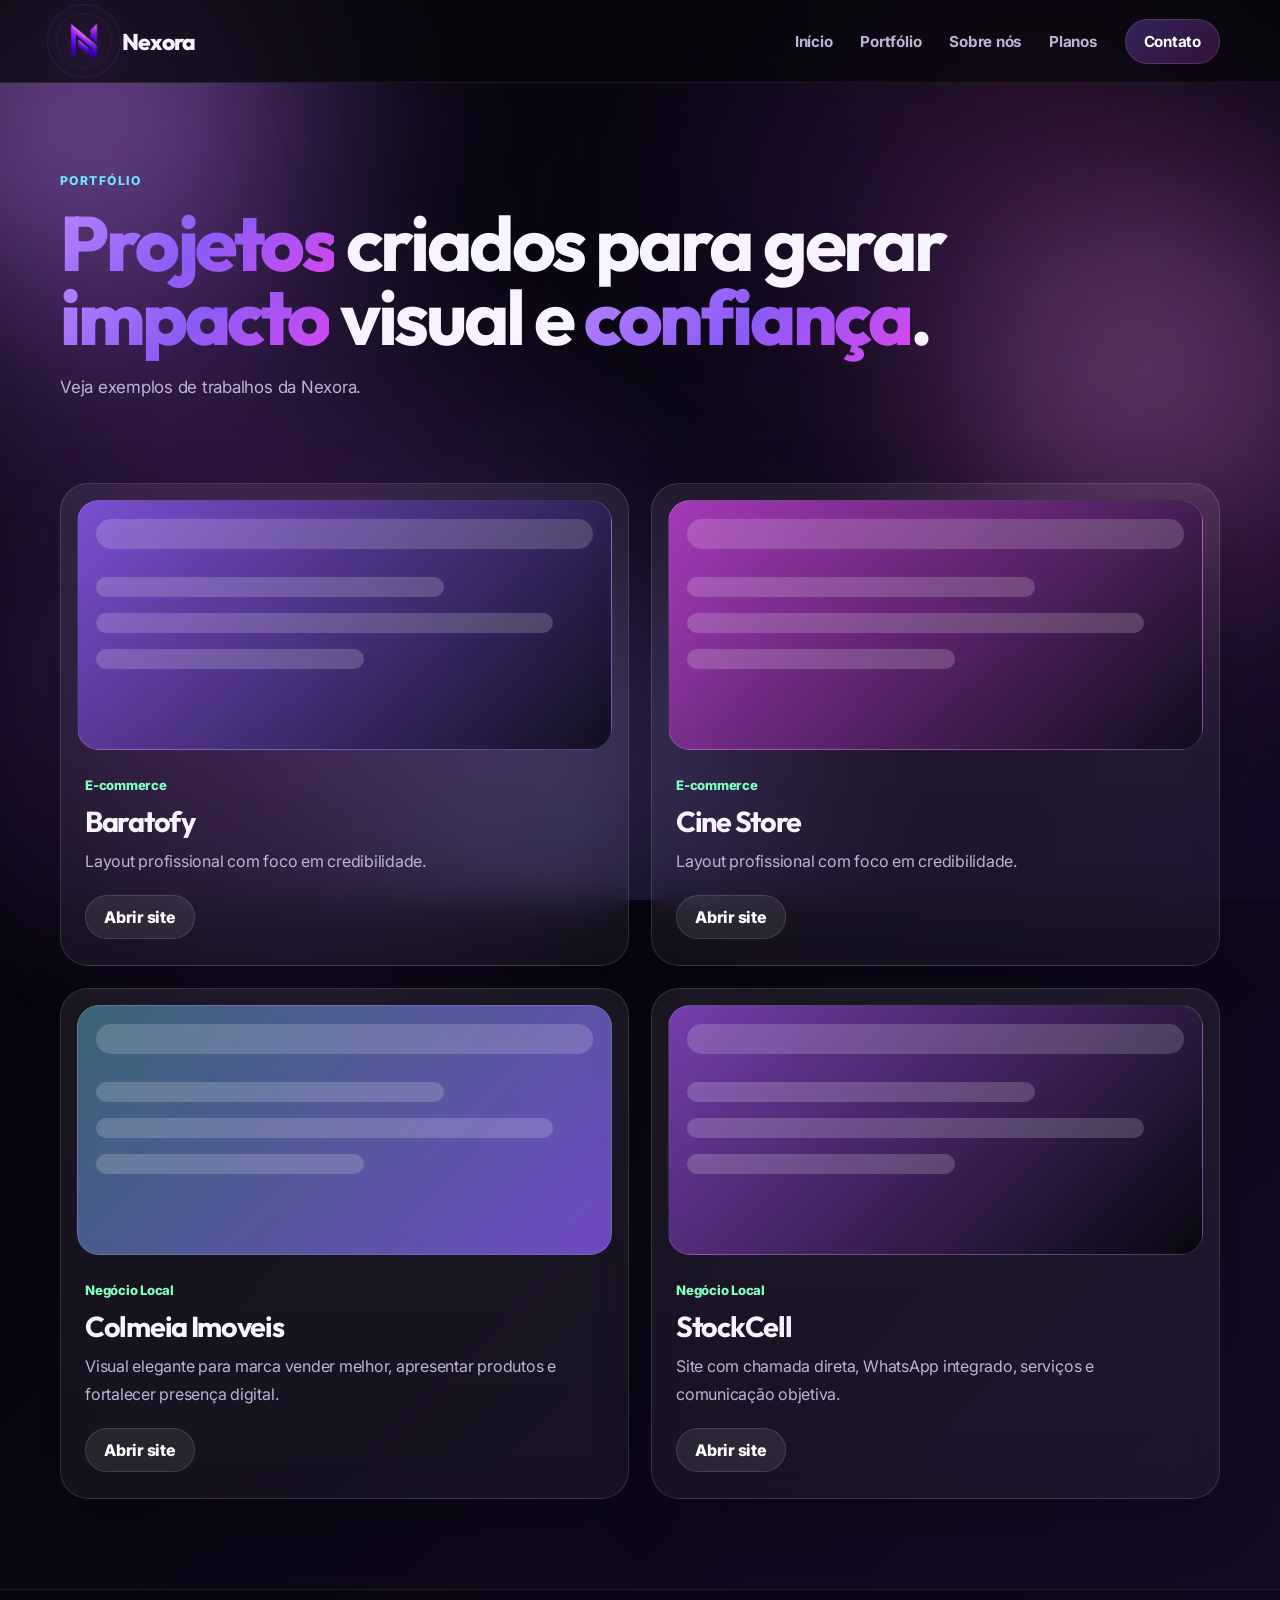
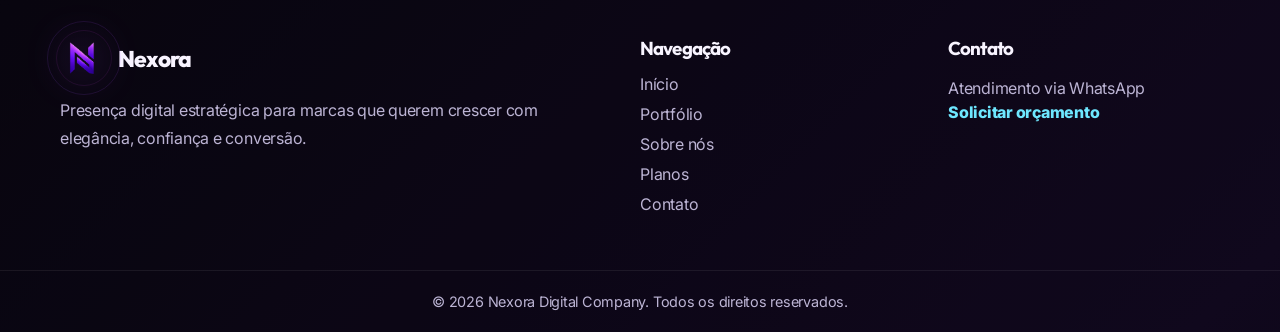
==== commit 91238c87: "Add files via upload" ====
--- a/portfolio.html
+++ b/portfolio.html
@@ -80,7 +80,7 @@
     <section class="page-hero container reveal">
       <span class="eyebrow">Portfólio</span>
       <h1><span class="text-gradient">Projetos</span> criados para gerar <span class="text-gradient">impacto</span> visual e <span class="text-gradient">confiança</span>.</h1>
-      <p>Veja exemplos de trabalhos da Nexora. Troque os links dos botões pelos sites reais dos seus clientes quando publicar.</p>
+      <p>Veja exemplos de trabalhos da Nexora.</p>
     </section>
 
     <section class="container portfolio-grid">
@@ -92,10 +92,10 @@
           </div>
         </div>
         <div class="portfolio-body">
-          <span class="tag">Site Institucional</span>
-          <h2>Clínica Prime</h2>
-          <p>Layout profissional com foco em credibilidade, apresentação de serviços e contato rápido.</p>
-          <a class="btn small" href="#" target="_blank">Abrir site</a>
+          <span class="tag">E-commerce </span>
+          <h2>Baratofy</h2>
+          <p>Layout profissional com foco em credibilidade.</p>
+          <a class="btn small" href="https://baratofy.shop/" target="_blank">Abrir site</a>
         </div>
       </article>
 
@@ -107,10 +107,10 @@
           </div>
         </div>
         <div class="portfolio-body">
-          <span class="tag">Landing Page</span>
-          <h2>Studio Aura</h2>
-          <p>Página de conversão para captar interessados e direcionar o cliente para o WhatsApp.</p>
-          <a class="btn small" href="#" target="_blank">Abrir site</a>
+          <span class="tag">E-commerce</span>
+          <h2>Cine Store</h2>
+          <p>Layout profissional com foco em credibilidade.</p>
+          <a class="btn small" href="https://cinestores.shop/" target="_blank">Abrir site</a>
         </div>
       </article>
 
@@ -122,10 +122,10 @@
           </div>
         </div>
         <div class="portfolio-body">
-          <span class="tag">E-commerce Visual</span>
-          <h2>Ruby Market</h2>
+          <span class="tag">Negócio Local</span>
+          <h2>Colmeia Imoveis</h2>
           <p>Visual elegante para marca vender melhor, apresentar produtos e fortalecer presença digital.</p>
-          <a class="btn small" href="#" target="_blank">Abrir site</a>
+          <a class="btn small" href="https://www.colmeiaimoveis.com.br/" target="_blank">Abrir site</a>
         </div>
       </article>
 
@@ -140,7 +140,7 @@
           <span class="tag">Negócio Local</span>
           <h2>StockCell</h2>
           <p>Site com chamada direta, WhatsApp integrado, serviços e comunicação objetiva.</p>
-          <a class="btn small" href="#" target="_blank">Abrir site</a>
+          <a class="btn small" href="https://stockcell.com.br/" target="_blank">Abrir site</a>
         </div>
       </article>
     </section>
